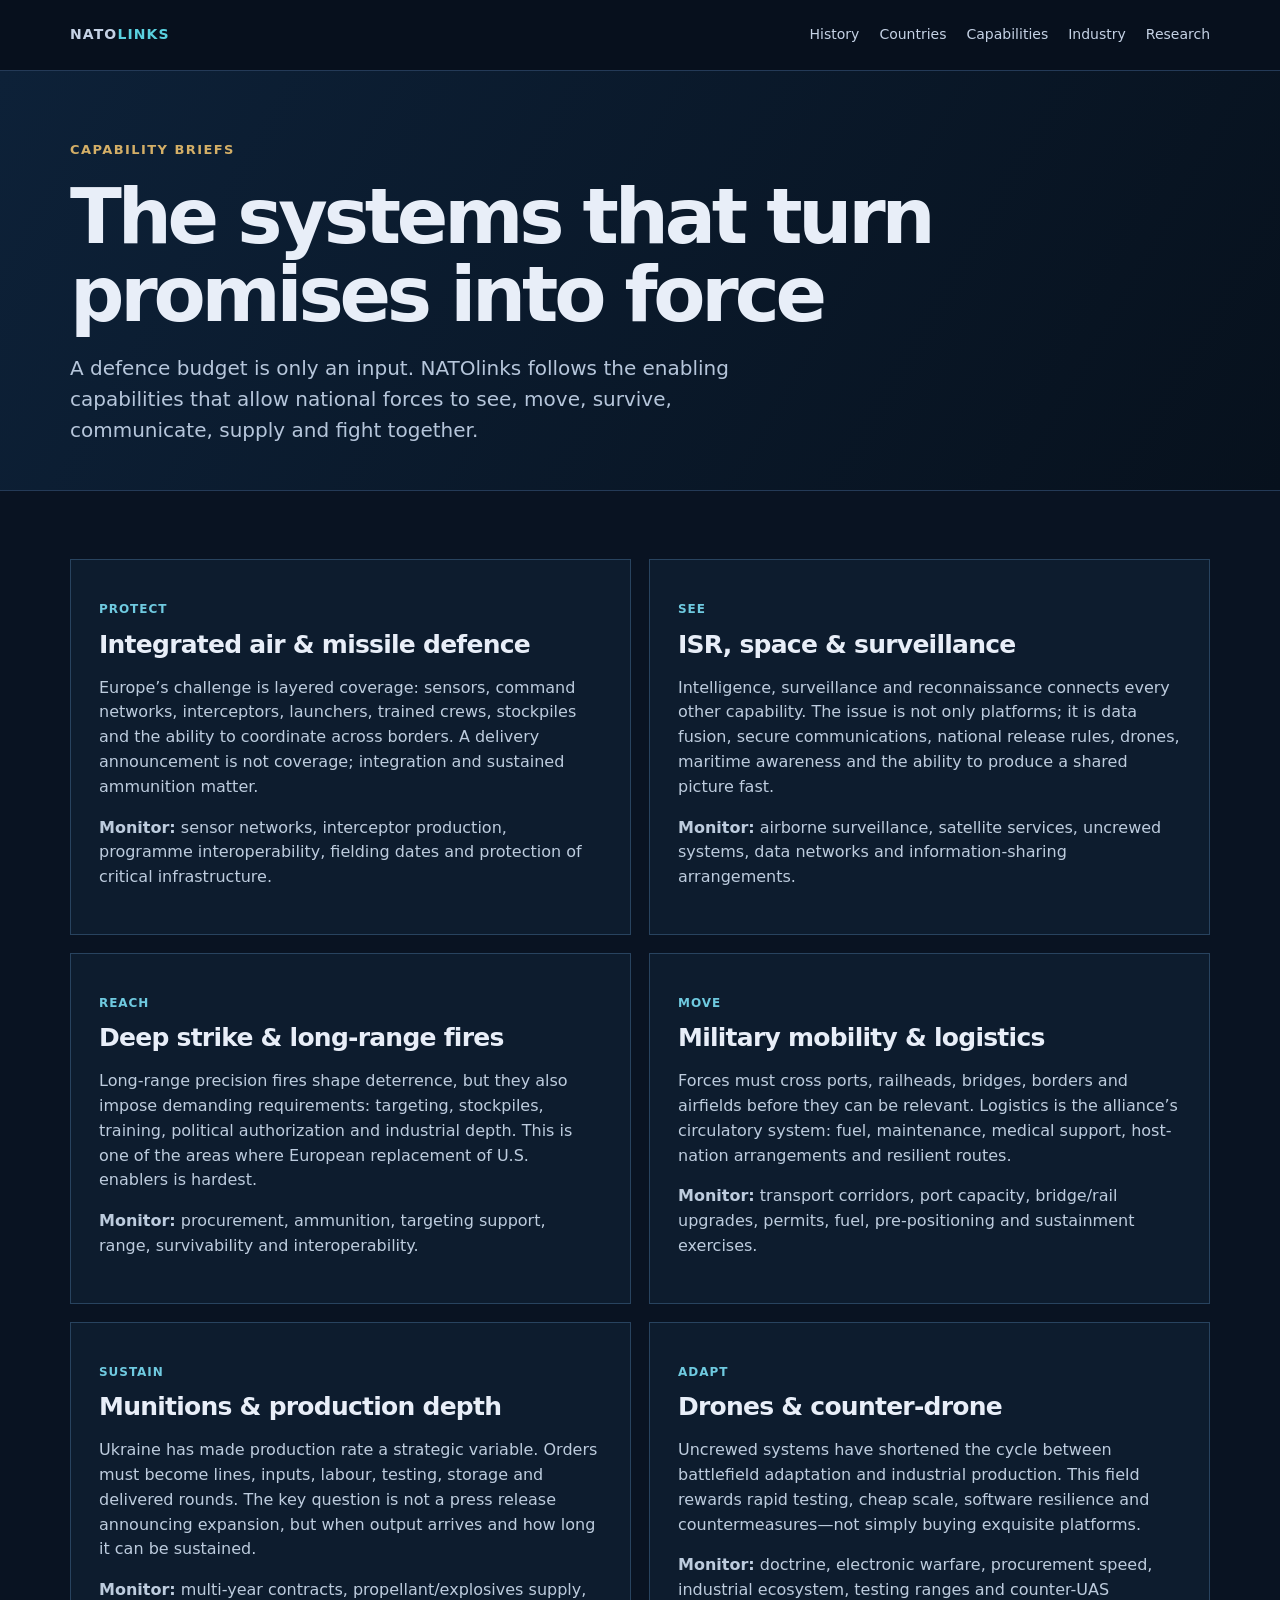
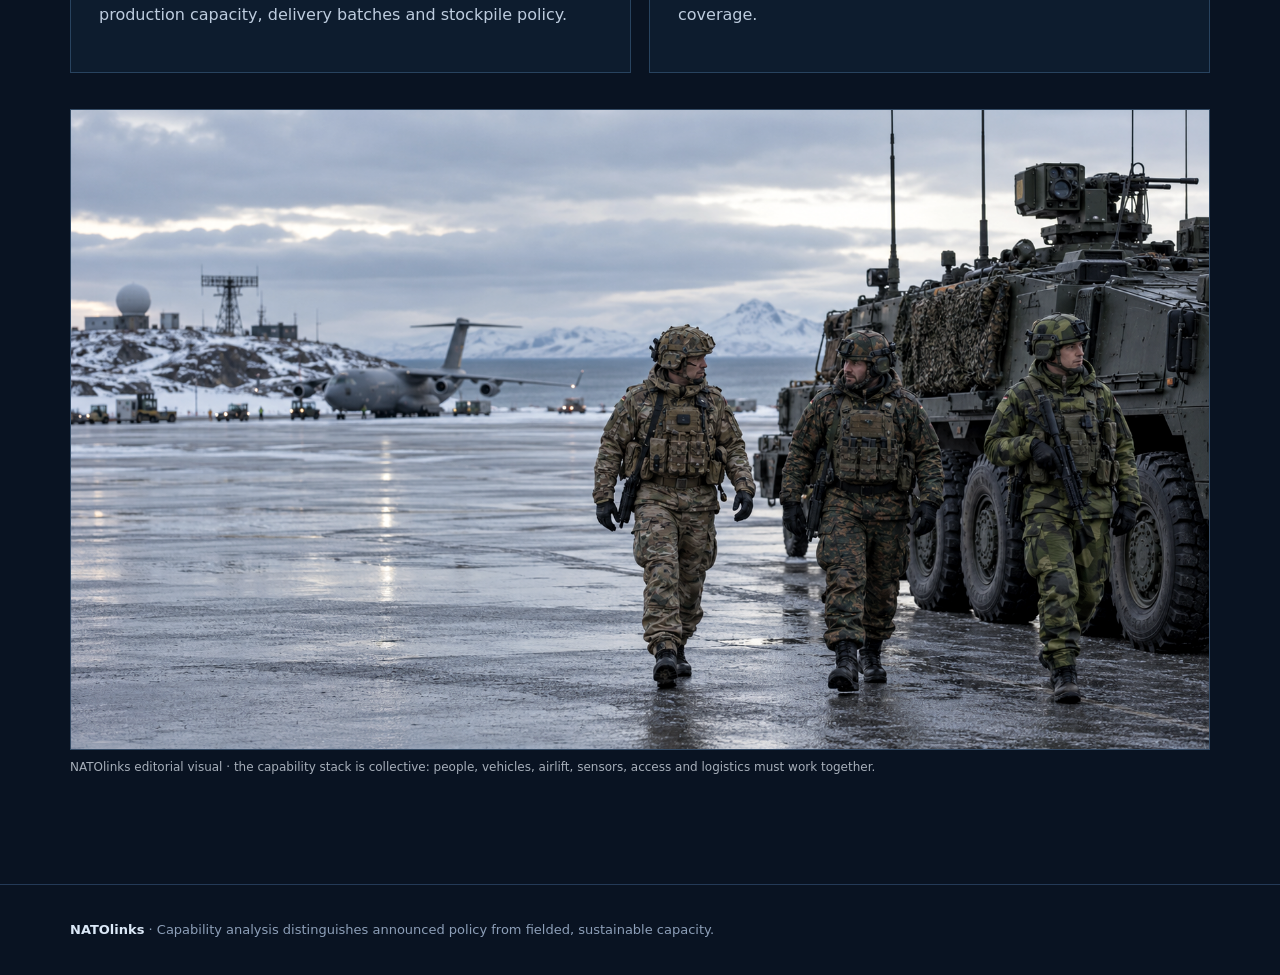
==== capabilities.html @ 0e844dc0 "Add files via upload Add NATOlinks site" ====
<!doctype html>
<html lang="en"><head><meta charset="utf-8"><meta name="viewport" content="width=device-width,initial-scale=1"><title>Capability Briefs — NATOlinks</title><meta name="description" content="The military capabilities that determine whether European defence commitments become usable force."><link rel="stylesheet" href="styles.css"></head>
<body><header class="top"><div class="wrap nav"><a class="brand" href="index.html">NATO<span>LINKS</span></a><nav><a href="history.html">History</a><a href="countries.html">Countries</a><a href="capabilities.html">Capabilities</a><a href="industry.html">Industry</a><a href="research.html">Research</a></nav></div></header>
<main><section class="page-intro"><div class="wrap"><p class="speech-tag">Capability Briefs</p><h1>The systems that turn promises into force</h1><p class="lede">A defence budget is only an input. NATOlinks follows the enabling capabilities that allow national forces to see, move, survive, communicate, supply and fight together.</p></div></section>
<section class="section"><div class="wrap"><div class="content-grid">
<article class="dossier"><p class="focus">Protect</p><h2>Integrated air & missile defence</h2><p>Europe’s challenge is layered coverage: sensors, command networks, interceptors, launchers, trained crews, stockpiles and the ability to coordinate across borders. A delivery announcement is not coverage; integration and sustained ammunition matter.</p><p><b>Monitor:</b> sensor networks, interceptor production, programme interoperability, fielding dates and protection of critical infrastructure.</p></article>
<article class="dossier"><p class="focus">See</p><h2>ISR, space & surveillance</h2><p>Intelligence, surveillance and reconnaissance connects every other capability. The issue is not only platforms; it is data fusion, secure communications, national release rules, drones, maritime awareness and the ability to produce a shared picture fast.</p><p><b>Monitor:</b> airborne surveillance, satellite services, uncrewed systems, data networks and information-sharing arrangements.</p></article>
<article class="dossier"><p class="focus">Reach</p><h2>Deep strike & long-range fires</h2><p>Long-range precision fires shape deterrence, but they also impose demanding requirements: targeting, stockpiles, training, political authorization and industrial depth. This is one of the areas where European replacement of U.S. enablers is hardest.</p><p><b>Monitor:</b> procurement, ammunition, targeting support, range, survivability and interoperability.</p></article>
<article class="dossier"><p class="focus">Move</p><h2>Military mobility & logistics</h2><p>Forces must cross ports, railheads, bridges, borders and airfields before they can be relevant. Logistics is the alliance’s circulatory system: fuel, maintenance, medical support, host-nation arrangements and resilient routes.</p><p><b>Monitor:</b> transport corridors, port capacity, bridge/rail upgrades, permits, fuel, pre-positioning and sustainment exercises.</p></article>
<article class="dossier"><p class="focus">Sustain</p><h2>Munitions & production depth</h2><p>Ukraine has made production rate a strategic variable. Orders must become lines, inputs, labour, testing, storage and delivered rounds. The key question is not a press release announcing expansion, but when output arrives and how long it can be sustained.</p><p><b>Monitor:</b> multi-year contracts, propellant/explosives supply, production capacity, delivery batches and stockpile policy.</p></article>
<article class="dossier"><p class="focus">Adapt</p><h2>Drones & counter-drone</h2><p>Uncrewed systems have shortened the cycle between battlefield adaptation and industrial production. This field rewards rapid testing, cheap scale, software resilience and countermeasures—not simply buying exquisite platforms.</p><p><b>Monitor:</b> doctrine, electronic warfare, procurement speed, industrial ecosystem, testing ranges and counter-UAS coverage.</p></article>
</div><figure class="feature-visual feature-visual-wide"><img src="nordic-alliance-exercise-editorial.png" alt="European personnel, armoured vehicle and airlift infrastructure at a northern exercise"><figcaption>NATOlinks editorial visual · the capability stack is collective: people, vehicles, airlift, sensors, access and logistics must work together.</figcaption></figure></div></section></main><footer class="footer"><div class="wrap"><strong>NATOlinks</strong> · Capability analysis distinguishes announced policy from fielded, sustainable capacity.</div></footer></body></html>
---- styles.css ----
:root{--ink:#e8eef8;--muted:#9aaac1;--paper:#091322;--panel:#0e1c30;--line:#243a57;--blue:#3c8dff;--cyan:#5ad1df;--gold:#d4af67;--red:#e36f70}*{box-sizing:border-box}html{scroll-behavior:smooth}body{margin:0;background:var(--paper);color:var(--ink);font:16px/1.55 Inter,ui-sans-serif,system-ui,-apple-system,BlinkMacSystemFont,"Segoe UI",sans-serif}a{color:#90c5ff;text-decoration:none}a:hover{text-decoration:underline}.wrap{width:min(1140px,calc(100% - 40px));margin:auto}.top{border-bottom:1px solid var(--line);background:#07101d}.nav{height:70px;display:flex;align-items:center;gap:28px}.brand{font-weight:800;letter-spacing:.08em;color:#fff;font-size:18px}.brand span{color:var(--cyan)}.nav nav{display:flex;gap:20px;margin-left:auto}.nav a{font-size:14px;color:#c5d2e5}.tag{display:inline-flex;border:1px solid #32679c;color:#93c7ff;background:#0d2540;border-radius:999px;padding:5px 10px;font-size:12px;letter-spacing:.08em;text-transform:uppercase}.hero{padding:78px 0 62px;background:radial-gradient(circle at 75% 15%,#153a66 0,transparent 33%),linear-gradient(135deg,#081423,#0b1d32 56%,#0a1320)}h1{font-size:clamp(42px,6vw,76px);line-height:1.02;letter-spacing:-.055em;margin:18px 0;max-width:900px}h2{font-size:30px;line-height:1.15;letter-spacing:-.03em;margin:0 0 16px}h3{margin:0 0 7px;font-size:17px}.lede{max-width:750px;font-size:20px;color:#b6c6db}.hero-grid{display:grid;grid-template-columns:1.45fr .8fr;gap:45px;align-items:end}.quote{border-left:2px solid var(--gold);padding:14px 0 14px 20px;color:#dce7f5;font-size:17px}.quote small{display:block;color:var(--muted);margin-top:9px}.stats{display:grid;grid-template-columns:1fr 1fr;gap:10px}.stat{padding:16px;background:#0d2036;border:1px solid #274767}.stat b{display:block;font-size:28px;color:#fff}.stat span{font-size:12px;color:var(--muted);text-transform:uppercase;letter-spacing:.08em}.section{padding:68px 0;border-top:1px solid var(--line)}.eyebrow{color:var(--cyan);font-size:12px;font-weight:700;letter-spacing:.1em;text-transform:uppercase;margin:0 0 10px}.grid3{display:grid;grid-template-columns:repeat(3,1fr);gap:16px}.card{border:1px solid var(--line);background:var(--panel);padding:23px}.era{position:relative;min-height:250px}.era-num{font-size:12px;color:var(--gold);font-weight:800;letter-spacing:.1em}.era p,.card p{color:var(--muted);margin:8px 0 0}.year{color:#fff;font-weight:700}.monitor{display:grid;grid-template-columns:1.1fr .9fr;gap:30px}.table{width:100%;border-collapse:collapse;font-size:14px}.table th{color:#91a7c4;text-align:left;padding:11px 10px;border-bottom:1px solid var(--line);font-size:11px;text-transform:uppercase;letter-spacing:.08em}.table td{padding:14px 10px;border-bottom:1px solid #1b2e48}.score{font-weight:800}.strong{color:#58dcaa}.transition{color:#f4c66a}.developing{color:#ff9890}.callout{background:linear-gradient(145deg,#112d4e,#0b192b);border:1px solid #2f608e;padding:27px}.callout p{color:#c6d5e8}.button{display:inline-block;background:var(--blue);color:#06111f;padding:11px 16px;font-weight:800;margin-top:8px}.source{font-size:13px;color:var(--muted);border-top:1px solid var(--line);padding-top:14px;margin-top:20px}.footer{padding:35px 0;color:#8d9fb8;font-size:13px;border-top:1px solid var(--line)}.footer strong{color:#dbe8f7}.case-hero{padding:58px 0;background:linear-gradient(110deg,#111c30,#061321)}.speech-tag{color:var(--gold);font-size:13px;text-transform:uppercase;font-weight:700;letter-spacing:.11em}.block{padding:22px 0;border-top:1px solid var(--line)}.block p{max-width:800px;color:#c6d4e6}.pill{font-size:12px;padding:4px 8px;background:#18324d;color:#a8d4fa;border-radius:4px}.timeline{border-left:1px solid #355a80;margin:25px 0;padding-left:24px}.timeline article{margin:0 0 25px}.timeline time{display:block;color:var(--cyan);font-size:13px;font-weight:800}@media(max-width:760px){.nav nav{display:none}.hero-grid,.monitor,.grid3{grid-template-columns:1fr}.hero{padding:55px 0}.section{padding:48px 0}.wrap{width:min(100% - 28px,1140px)}h1{font-size:46px}.stats{max-width:420px}}
 .access-hero{display:grid;grid-template-columns:minmax(0,1.2fr) minmax(260px,.8fr);gap:2.5rem;align-items:center}.access-figure{margin:0}.access-figure img{display:block;width:100%;max-height:440px;object-fit:cover;object-position:center;border:1px solid #374151;filter:saturate(.82) contrast(1.04)}.access-figure figcaption{margin-top:.55rem;color:#a7afba;font-size:.75rem;line-height:1.4}.infographic{margin:2rem 0 2.4rem}.infographic img{width:100%;display:block;border:1px solid #334050}.infographic figcaption{margin-top:.5rem;color:#a7afba;font-size:.75rem}@media(max-width:760px){.access-hero{grid-template-columns:1fr}.access-figure{max-width:560px}.access-figure img{max-height:520px}}
 .feature-visual{margin:2.25rem 0 2.5rem;max-width:720px}.feature-visual img{display:block;width:100%;aspect-ratio:16/9;object-fit:cover;border:1px solid #334c68;filter:saturate(.9) contrast(1.03)}.feature-visual figcaption{margin-top:.55rem;color:#a7afba;font-size:.75rem;line-height:1.4}.feature-visual.feature-visual-right{margin-left:auto}.feature-visual.feature-visual-compact{max-width:580px}.feature-visual.feature-visual-wide{max-width:none}
 .page-intro{padding:56px 0 44px;background:linear-gradient(120deg,#0d2138,#07111d)}.page-intro .lede{margin-bottom:0}.content-grid{display:grid;grid-template-columns:repeat(2,minmax(0,1fr));gap:18px}.dossier{padding:28px;background:#0d1c2e;border:1px solid #28435f}.dossier h2{font-size:25px;margin-bottom:10px}.dossier p{color:#bdccde}.dossier ul{color:#bdccde;padding-left:20px;margin:15px 0}.dossier li{margin:7px 0}.dossier .focus{color:#6fcae0;font-size:12px;letter-spacing:.08em;text-transform:uppercase;font-weight:800}.article-grid{display:grid;grid-template-columns:1.1fr .9fr;gap:28px;align-items:start}.article-grid .callout{position:sticky;top:20px}.resource-list{display:grid;grid-template-columns:repeat(3,minmax(0,1fr));gap:15px}.resource{display:block;padding:22px;background:#0d1c2e;border:1px solid #28435f;color:var(--ink)}.resource:hover{border-color:#5594c9;text-decoration:none}.resource span{display:block;color:#70c9e1;font-size:12px;font-weight:800;letter-spacing:.08em;text-transform:uppercase;margin-bottom:7px}.resource p{margin:7px 0 0;color:#b8c8db;font-size:14px}.section-links{display:grid;grid-template-columns:repeat(4,1fr);gap:14px;margin-top:28px}.section-links a{display:block;padding:18px;background:#0e1c30;border:1px solid #274767;color:#e5eef9;font-weight:750}.section-links a:hover{background:#112a47;text-decoration:none}@media(max-width:760px){.content-grid,.article-grid,.resource-list,.section-links{grid-template-columns:1fr}.article-grid .callout{position:static}}
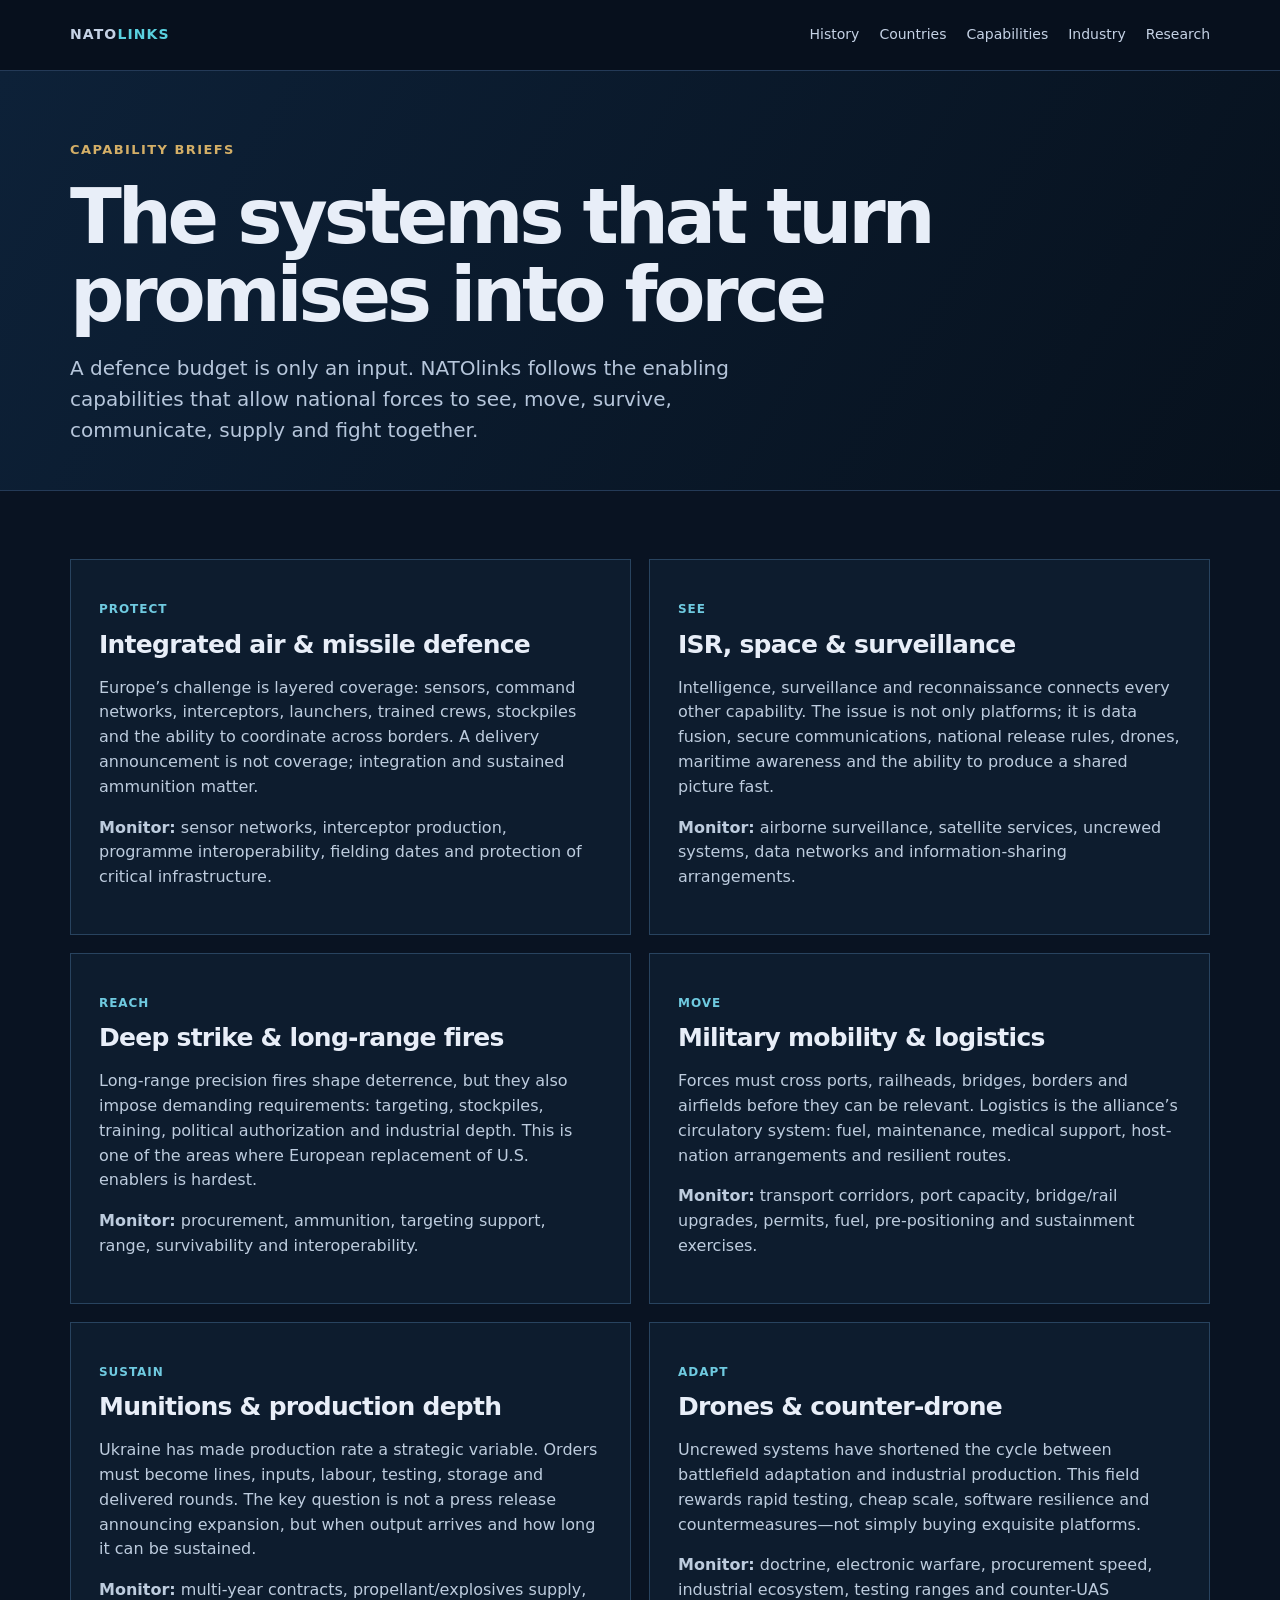
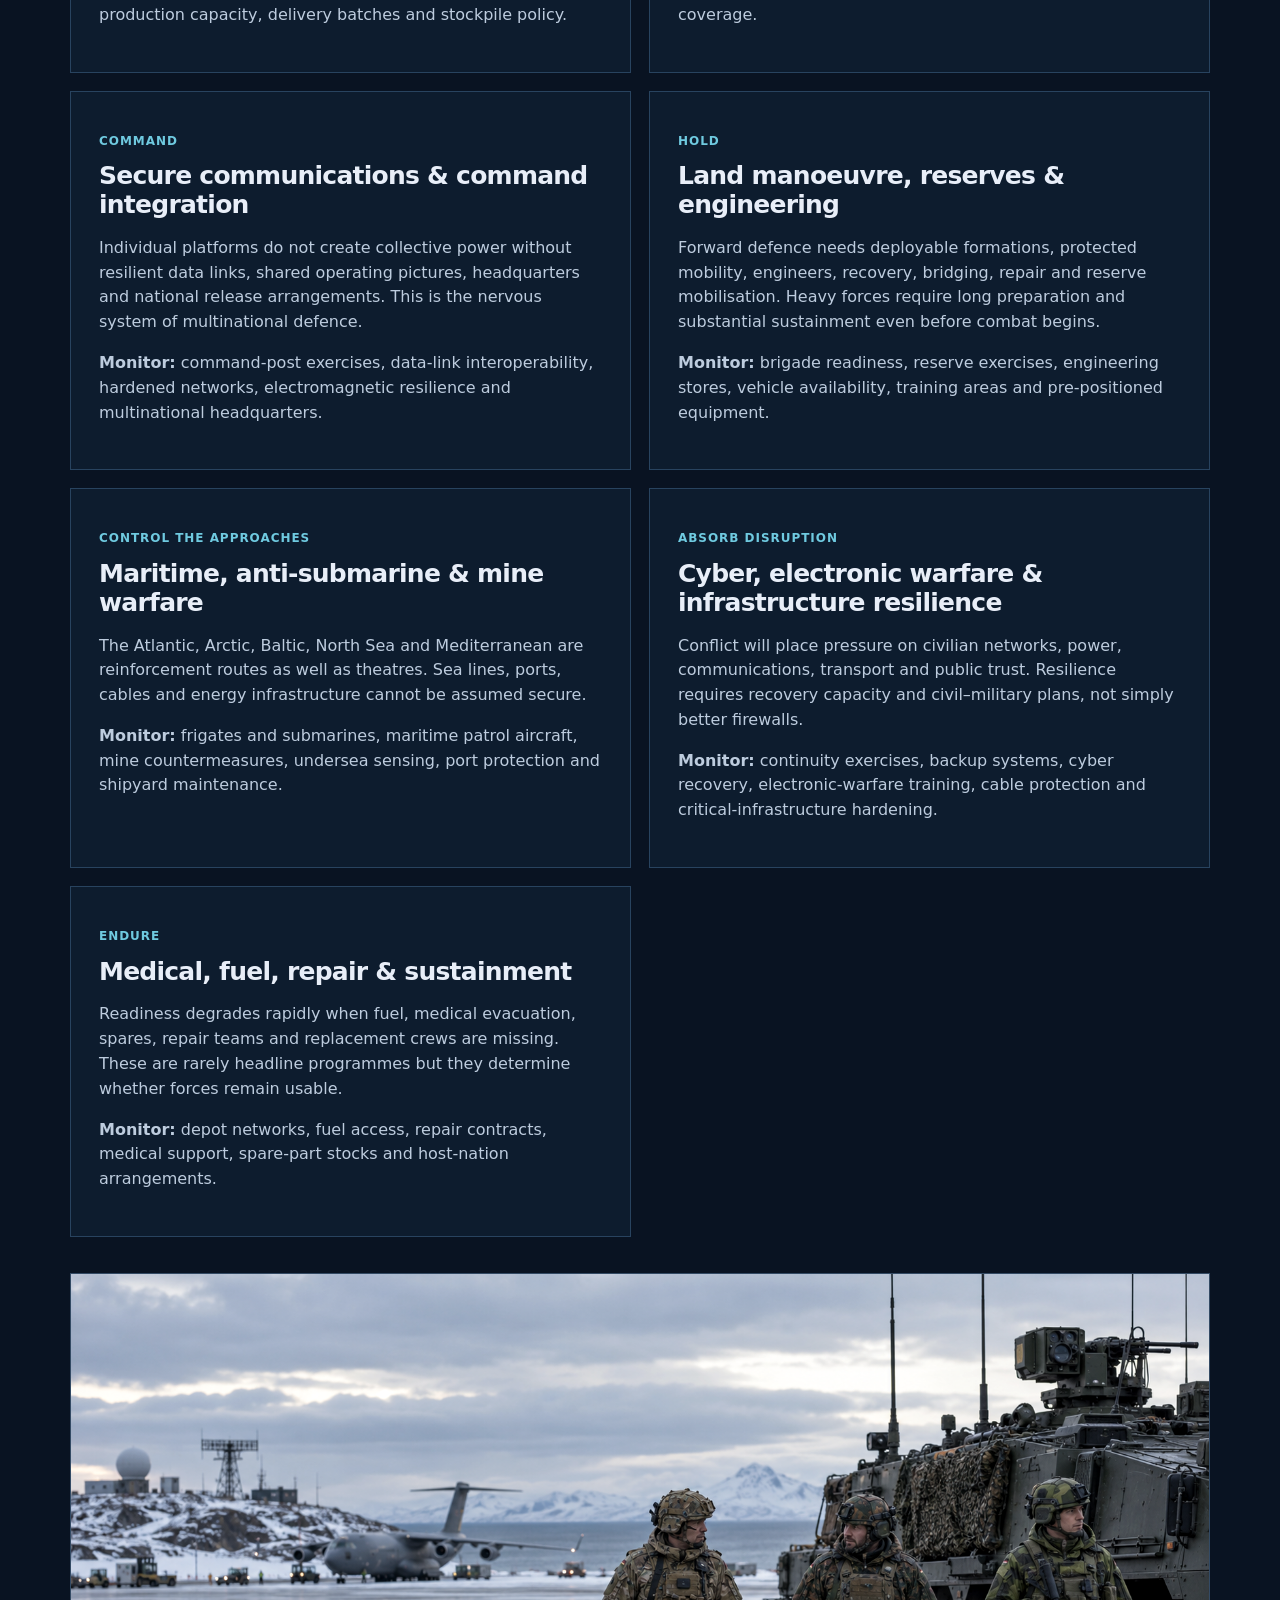
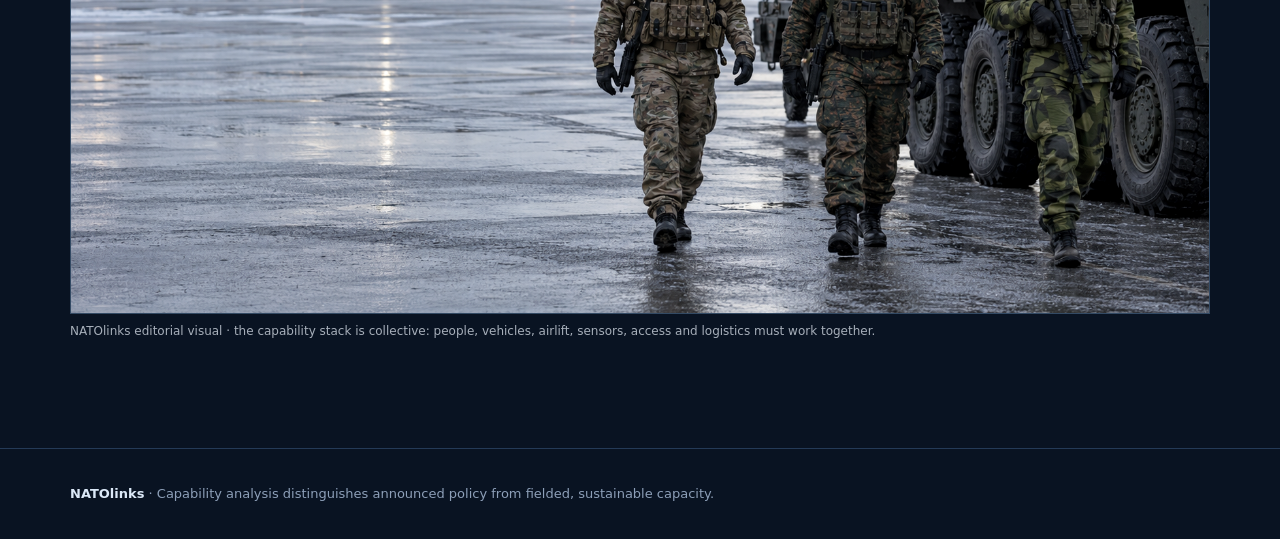
==== commit 52b71448: "Expand capability coverage" ====
--- a/capabilities.html
+++ b/capabilities.html
@@ -9,4 +9,9 @@
 <article class="dossier"><p class="focus">Move</p><h2>Military mobility & logistics</h2><p>Forces must cross ports, railheads, bridges, borders and airfields before they can be relevant. Logistics is the alliance’s circulatory system: fuel, maintenance, medical support, host-nation arrangements and resilient routes.</p><p><b>Monitor:</b> transport corridors, port capacity, bridge/rail upgrades, permits, fuel, pre-positioning and sustainment exercises.</p></article>
 <article class="dossier"><p class="focus">Sustain</p><h2>Munitions & production depth</h2><p>Ukraine has made production rate a strategic variable. Orders must become lines, inputs, labour, testing, storage and delivered rounds. The key question is not a press release announcing expansion, but when output arrives and how long it can be sustained.</p><p><b>Monitor:</b> multi-year contracts, propellant/explosives supply, production capacity, delivery batches and stockpile policy.</p></article>
 <article class="dossier"><p class="focus">Adapt</p><h2>Drones & counter-drone</h2><p>Uncrewed systems have shortened the cycle between battlefield adaptation and industrial production. This field rewards rapid testing, cheap scale, software resilience and countermeasures—not simply buying exquisite platforms.</p><p><b>Monitor:</b> doctrine, electronic warfare, procurement speed, industrial ecosystem, testing ranges and counter-UAS coverage.</p></article>
+<article class="dossier"><p class="focus">Command</p><h2>Secure communications & command integration</h2><p>Individual platforms do not create collective power without resilient data links, shared operating pictures, headquarters and national release arrangements. This is the nervous system of multinational defence.</p><p><b>Monitor:</b> command-post exercises, data-link interoperability, hardened networks, electromagnetic resilience and multinational headquarters.</p></article>
+<article class="dossier"><p class="focus">Hold</p><h2>Land manoeuvre, reserves & engineering</h2><p>Forward defence needs deployable formations, protected mobility, engineers, recovery, bridging, repair and reserve mobilisation. Heavy forces require long preparation and substantial sustainment even before combat begins.</p><p><b>Monitor:</b> brigade readiness, reserve exercises, engineering stores, vehicle availability, training areas and pre-positioned equipment.</p></article>
+<article class="dossier"><p class="focus">Control the approaches</p><h2>Maritime, anti-submarine & mine warfare</h2><p>The Atlantic, Arctic, Baltic, North Sea and Mediterranean are reinforcement routes as well as theatres. Sea lines, ports, cables and energy infrastructure cannot be assumed secure.</p><p><b>Monitor:</b> frigates and submarines, maritime patrol aircraft, mine countermeasures, undersea sensing, port protection and shipyard maintenance.</p></article>
+<article class="dossier"><p class="focus">Absorb disruption</p><h2>Cyber, electronic warfare & infrastructure resilience</h2><p>Conflict will place pressure on civilian networks, power, communications, transport and public trust. Resilience requires recovery capacity and civil–military plans, not simply better firewalls.</p><p><b>Monitor:</b> continuity exercises, backup systems, cyber recovery, electronic-warfare training, cable protection and critical-infrastructure hardening.</p></article>
+<article class="dossier"><p class="focus">Endure</p><h2>Medical, fuel, repair & sustainment</h2><p>Readiness degrades rapidly when fuel, medical evacuation, spares, repair teams and replacement crews are missing. These are rarely headline programmes but they determine whether forces remain usable.</p><p><b>Monitor:</b> depot networks, fuel access, repair contracts, medical support, spare-part stocks and host-nation arrangements.</p></article>
 </div><figure class="feature-visual feature-visual-wide"><img src="nordic-alliance-exercise-editorial.png" alt="European personnel, armoured vehicle and airlift infrastructure at a northern exercise"><figcaption>NATOlinks editorial visual · the capability stack is collective: people, vehicles, airlift, sensors, access and logistics must work together.</figcaption></figure></div></section></main><footer class="footer"><div class="wrap"><strong>NATOlinks</strong> · Capability analysis distinguishes announced policy from fielded, sustainable capacity.</div></footer></body></html>
